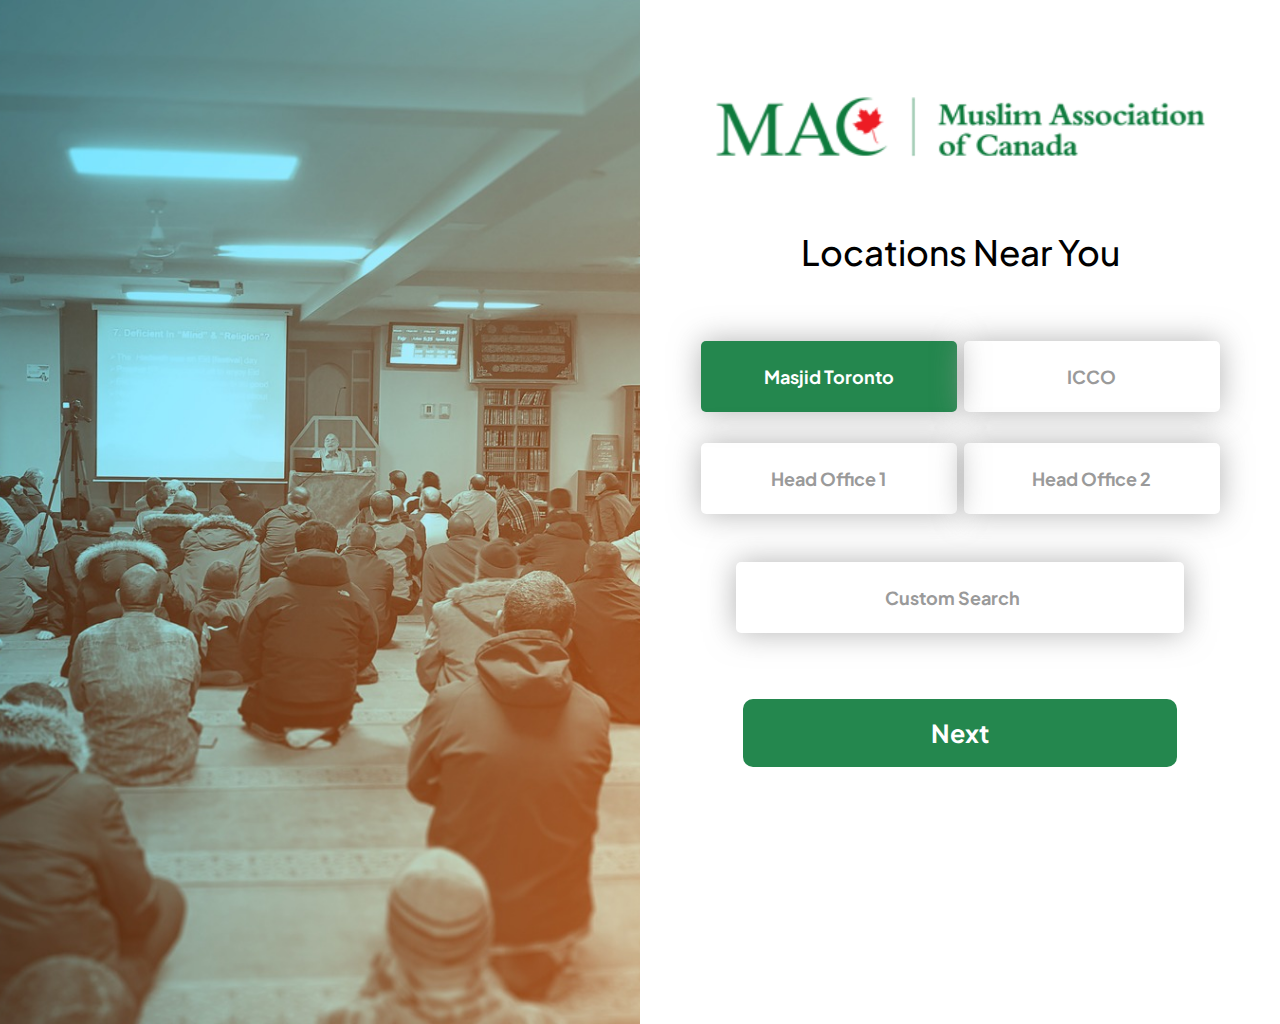
==== index.html @ ae5c76e7 "New donation page" ====
<!DOCTYPE html>
<html lang="en">
<head>
    <meta charset="UTF-8">
    <meta http-equiv="X-UA-Compatible" content="IE=edge">
    <meta name="viewport" content="width=device-width, initial-scale=1.0">
    <title>Location</title>
    <link rel="stylesheet" href="style.css">
    <link rel="preconnect" href="https://fonts.googleapis.com">
    <link rel="preconnect" href="https://fonts.gstatic.com" crossorigin>
    <link href="https://fonts.googleapis.com/css2?family=Plus+Jakarta+Sans:wght@400;500;700&display=swap" rel="stylesheet">
</head>
<body class="location">
    <div class="content">

        <div class="left-side"></div>

        <div class="right-side">
            <section class="header">
                <img src="./images/Mac-logo.svg" alt="Mac Logo">
            </section>

            <section class="body">
                <h4>Locations Near You</h4>

                <form class="options">
                    <label class="choice">
                        <input type="radio" name="locationChoice" value="Masjid Toronto" checked>
                        <p>Masjid Toronto</p>
                    </label>

                    <label class="choice">
                        <input type="radio" name="locationChoice" value="ICCO">
                        <p>ICCO</p>
                    </label>

                    <label class="choice">
                        <input type="radio" name="locationChoice" value="Head Office 1">
                        <p>Head Office 1</p>
                    </label>

                    <label class="choice">
                        <input type="radio" name="locationChoice" value="Head Office 2">
                        <p>Head Office 2</p>
                    </label>

                    <label class="choice" id="search">
                        <input type="radio" name="locationChoice">
                        <input type="search" list="cities" id="otherLocations" placeholder="Custom Search">
                    </label>
                </form>

                <a href="cause.html" class="next-page"><button class="next-btn">Next</button></a>
            </section>
        </div>

    </div>
    
</body>
</html>
---- style.css ----
* {
    box-sizing: border-box;
    margin: 0;
    padding: 0;
    font-family: 'Plus Jakarta Sans', sans-serif;
}

body {
    background-color: white;
    width: 100vw;
}

.content {
    display: flex;
}

.left-side {
    display: none;
}

.right-side {
    display: flex;
    flex-direction: column;
}

.header {
    align-self: center;
    margin-top: 93px;
}

.header > img {
    width: 541px;
    height: 67px;
}

.body {
    align-self: center;
    display: flex;
    flex-direction: column;
    align-items: center;
}

.body > h4 {
    font-size: 35px;
    font-weight: 500;
    margin: 66px 0 51px;
}

.options {
    display: flex;
    flex-wrap: wrap;
    justify-content: center;
    align-items: center;
    color: #9A9A9A;
    font-weight: 700;
    font-size: 18px;
}

.choice {
    display: flex;
    align-items: center;
    justify-content: center;
    flex-basis: 40%;
    width: 275px;
    height: 71px;
    cursor: pointer;
    border-radius: 5px;
    margin: 15.5px 3.5px;
    box-shadow: 0px 0px 30px 0px rgba(154, 154, 154, 0.75);
}

#search {
    width: 503px;
    margin-top: 33px;
    flex-basis: 70%;
}

#search > input[type='search'],
input[type='number'] {
    text-align: center;
}

#search > input[type='search'],
#customDonation > input[type='search'],
input[type='number'] {
    outline: none;
    border: none;
    font-weight: 700;
    font-size: 18px;
}

input[type='search']::placeholder,
input[type='number']::placeholder {
    color: #9A9A9A;
}

#search > input[type='search']:checked
input[type='number']:checked {
    outline: none;
    border: none;
}

input[type='radio'] { 
    width: 16px;
    height: 16px;
    cursor: pointer;
    visibility:hidden;
    position: absolute;
}

.selection-2 > input[type='number'] {
    font-size: 12px;
    width: 80%;
}

input[type="radio"]:checked {
    accent-color: black;
    visibility:hidden;
}

.choice:has(input[type="radio"]:checked),
input[type="radio"]:checked + #otherLocations, 
input[type="radio"]:checked + p,
input[type="radio"]:checked + input[type='search']::placeholder,
input[type="radio"]:checked + #otherChoice,
input[type="radio"]:checked + #custom-amount,
.selection-1:has(input[type="radio"]:checked), 
.selection-2:has(input[type="radio"]:checked),
.selection-3:has(input[type="radio"]:checked),
input[type="radio"]:checked + input[type='number']::placeholder {
    color: white;
    background-color: #24874E;
}

.content a {
    margin: 50px 0 130px;
}

.next-btn {
    font-weight: 700;
    font-size: 25px;
    border: none;
    text-decoration: none;
    background-color: #24874E;
    color: white;
    width: 300px;
    height: 68px;
    border-radius: 10px;
    cursor: pointer;
}

.cause .choice {
    margin: 18.5px 11.5px;
}

.frequency {
    flex-basis: 80%;
    display: grid;
    grid-template-columns: 1fr 1fr;
    align-items: center;
    justify-content: center;
    width: 426px;
    height: 57px;
    border-radius: 10px;
    cursor: pointer;
    border: 1px solid #24874E;
    background:linear-gradient(#24874E,#24874E) center/1px 100% no-repeat;
    margin-bottom: 33px;
}

.selection-1 {
    height: 100%;
    width: 100%;
    display: flex;
    align-items: center;
    justify-content: center;
    cursor: pointer;
}

.selection-1:first-child {
    border-radius: 8px 0 0 8px;
}

.selection-1:last-child {
    border-radius: 0 8px 8px 0;
}

.selection-2 {
    display: flex;
    align-items: center;
    justify-content: center;
    flex-basis: 24%;
    width: 139px;
    height: 51px;
    cursor: pointer;
    border-radius: 5px;
    margin: 0 18px 21px;
    box-shadow: 0px 0px 30px 0px rgba(154, 154, 154, 0.75);
}

.selection-3 {
    display: flex;
    align-items: center;
    width: 453px;
    height: 66px;
    cursor: pointer;
    background-color: transparent;
    border: 1px solid #24874E;
    padding-left: 25px;
    margin-top: 29px;
}

#otherChoice {
    text-align: left;
}

@media (min-width:700px) {
    .left-side {
        display: inline;
        background-image: url(./images/Background-image.png);
        background-repeat: no-repeat;
        background-size: cover;
        background-position: 50%;
        width: 100%;
        height: 1024px;
    }

    .right-side {
        width: 100%;
        height: 100vh;
    }

    .next-btn {
        width: 434px;
    }
}
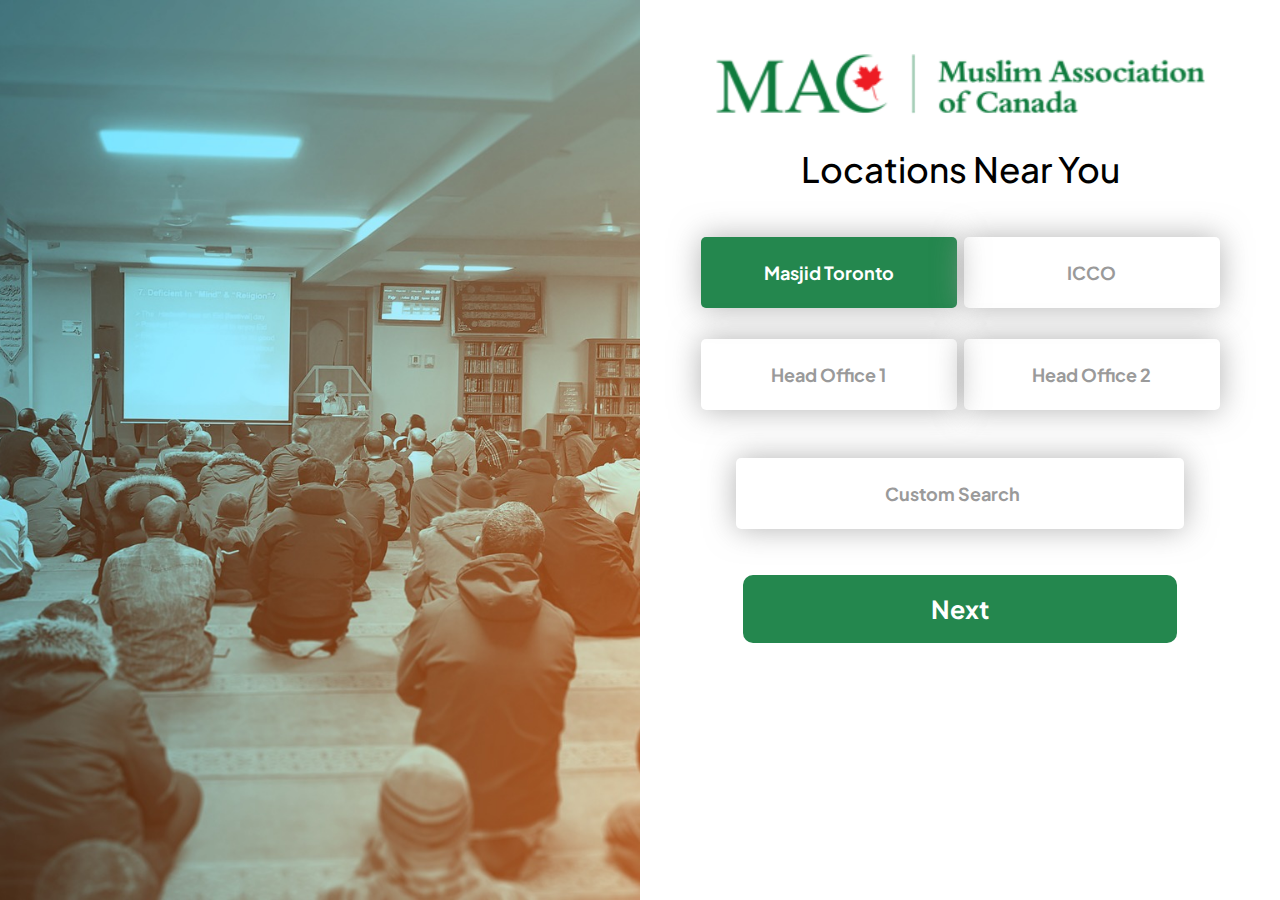
==== commit 40deebbb: "Test mobile view" ====
--- a/style.css
+++ b/style.css
@@ -12,6 +12,7 @@
 
 .content {
     display: flex;
+    height: 100%;
 }
 
 .left-side {
@@ -25,11 +26,13 @@
 
 .header {
     align-self: center;
-    margin-top: 93px;
+    margin-top: 50px;
+    display: flex;
+    justify-content: center;
 }
 
 .header > img {
-    width: 541px;
+    width: 100%;
     height: 67px;
 }
 
@@ -43,7 +46,7 @@
 .body > h4 {
     font-size: 35px;
     font-weight: 500;
-    margin: 66px 0 51px;
+    margin: 30px 0;
 }
 
 .options {
@@ -60,6 +63,7 @@
     display: flex;
     align-items: center;
     justify-content: center;
+    gap: 10px;
     flex-basis: 40%;
     width: 275px;
     height: 71px;
@@ -132,8 +136,12 @@
     background-color: #24874E;
 }
 
+input:focus::placeholder {
+    color: transparent;
+}
+
 .content a {
-    margin: 50px 0 130px;
+    margin: 30px 0;
 }
 
 .next-btn {
@@ -201,7 +209,7 @@
 .selection-3 {
     display: flex;
     align-items: center;
-    width: 453px;
+    width: 80%;
     height: 66px;
     cursor: pointer;
     background-color: transparent;
@@ -212,6 +220,7 @@
 
 #otherChoice {
     text-align: left;
+    width: 90%;
 }
 
 @media (min-width:700px) {
@@ -222,7 +231,6 @@
         background-size: cover;
         background-position: 50%;
         width: 100%;
-        height: 1024px;
     }
 
     .right-side {
@@ -230,6 +238,10 @@
         height: 100vh;
     }
 
+    .header > img {
+        width: 541px;
+    }
+
     .next-btn {
         width: 434px;
     }
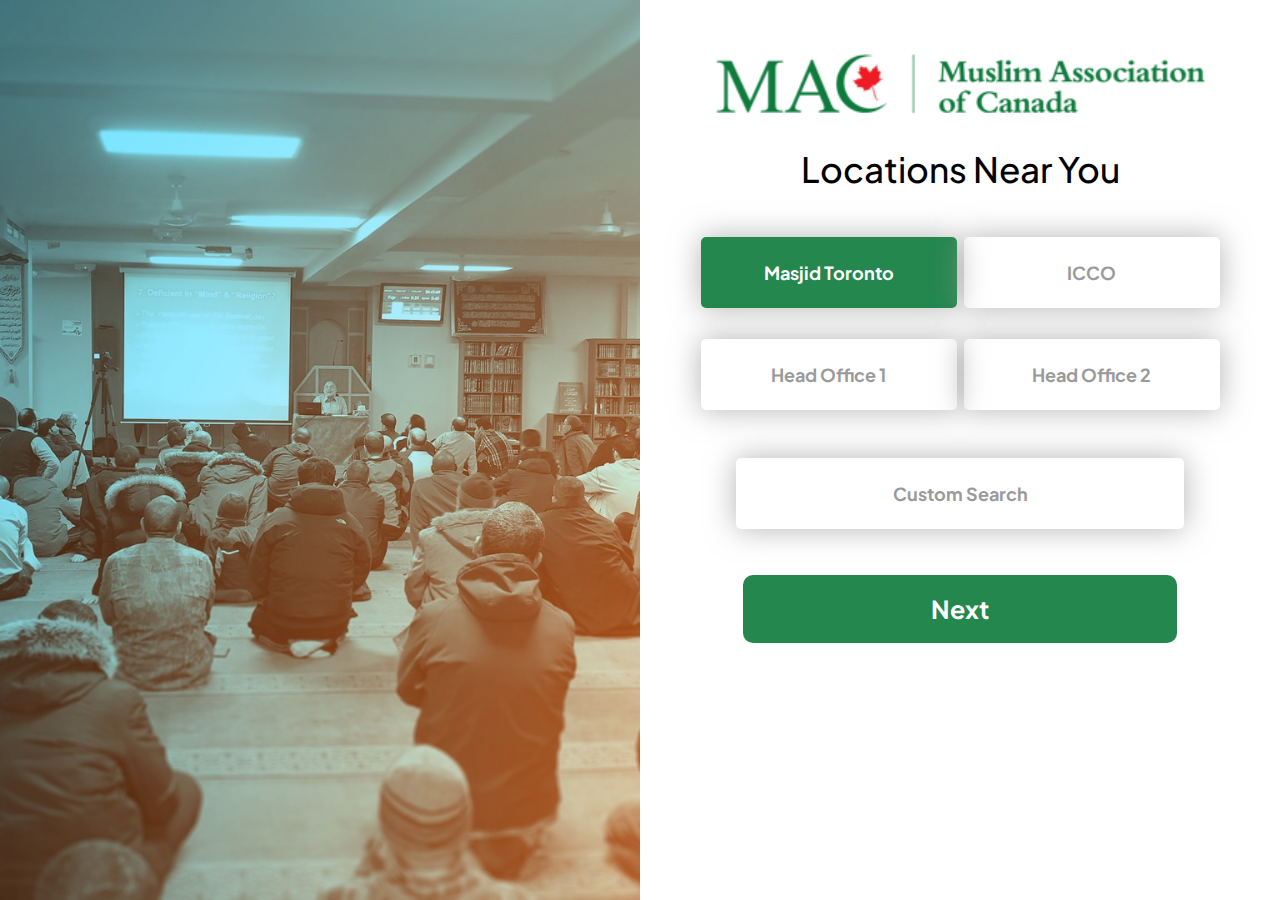
==== commit f10a3527: "Add new page and fix bugs" ====
--- a/index.html
+++ b/index.html
@@ -25,28 +25,33 @@
 
                 <form class="options">
                     <label class="choice">
-                        <input type="radio" name="locationChoice" value="Masjid Toronto" checked>
+                        <input type="radio" class="pick" name="locationChoice" value="Masjid Toronto" checked>
+                        <div class="wrapper"></div>
                         <p>Masjid Toronto</p>
                     </label>
 
                     <label class="choice">
-                        <input type="radio" name="locationChoice" value="ICCO">
+                        <input type="radio" class="pick" name="locationChoice" value="ICCO">
+                        <div class="wrapper"></div>
                         <p>ICCO</p>
                     </label>
 
                     <label class="choice">
-                        <input type="radio" name="locationChoice" value="Head Office 1">
+                        <input type="radio" class="pick" name="locationChoice" value="Head Office 1">
+                        <div class="wrapper"></div>
                         <p>Head Office 1</p>
                     </label>
 
                     <label class="choice">
-                        <input type="radio" name="locationChoice" value="Head Office 2">
+                        <input type="radio" class="pick" name="locationChoice" value="Head Office 2">
+                        <div class="wrapper"></div>
                         <p>Head Office 2</p>
                     </label>
 
                     <label class="choice" id="search">
-                        <input type="radio" name="locationChoice">
-                        <input type="search" list="cities" id="otherLocations" placeholder="Custom Search">
+                        <input type="radio" class="pick" name="locationChoice">
+                        <div class="wrapper"></div>
+                        <input type="text" id="otherLocations" placeholder="Custom Search">
                     </label>
                 </form>
 
--- a/style.css
+++ b/style.css
@@ -71,21 +71,21 @@
     border-radius: 5px;
     margin: 15.5px 3.5px;
     box-shadow: 0px 0px 30px 0px rgba(154, 154, 154, 0.75);
+    position: relative;
 }
 
 #search {
-    width: 503px;
     margin-top: 33px;
     flex-basis: 70%;
 }
 
-#search > input[type='search'],
+#search > input[type='text'],
 input[type='number'] {
     text-align: center;
 }
 
-#search > input[type='search'],
-#customDonation > input[type='search'],
+#search > input[type='text'],
+#customDonation > input[type='text'],
 input[type='number'] {
     outline: none;
     border: none;
@@ -93,12 +93,12 @@
     font-size: 18px;
 }
 
-input[type='search']::placeholder,
+input[type='text']::placeholder,
 input[type='number']::placeholder {
     color: #9A9A9A;
 }
 
-#search > input[type='search']:checked
+#search > input[type='text']:checked
 input[type='number']:checked {
     outline: none;
     border: none;
@@ -122,18 +122,40 @@
     visibility:hidden;
 }
 
-.choice:has(input[type="radio"]:checked),
-input[type="radio"]:checked + #otherLocations, 
-input[type="radio"]:checked + p,
-input[type="radio"]:checked + input[type='search']::placeholder,
-input[type="radio"]:checked + #otherChoice,
-input[type="radio"]:checked + #custom-amount,
-.selection-1:has(input[type="radio"]:checked), 
-.selection-2:has(input[type="radio"]:checked),
-.selection-3:has(input[type="radio"]:checked),
-input[type="radio"]:checked + input[type='number']::placeholder {
+.pick:checked ~ .wrapper,
+.pick:checked ~ .wrapper-2,
+.pick:checked ~ .wrapper-3,
+.pick:checked ~ #otherLocations {
+    background-color: #24874E;
+}
+
+.pick:checked ~ p,
+.pick:checked ~ ::placeholder {
     color: white;
-    background-color: #24874E;
+}
+
+.wrapper,
+.wrapper-2,
+.wrapper-3 {
+    position: absolute;
+    top: 0;
+    left: 0;
+    z-index: -100;
+    width: 100%;
+    height: 100%;
+    border-radius: 5px;
+}
+
+.wrapper {
+    border-radius: 5px;
+}
+
+.wrapper-2 {
+    border-radius: 8px 0 0 8px;
+}
+
+.wrapper-3 {
+    border-radius: 0 8px 8px 0;
 }
 
 input:focus::placeholder {
@@ -159,6 +181,7 @@
 
 .cause .choice {
     margin: 18.5px 11.5px;
+    text-align: center;
 }
 
 .frequency {
@@ -183,6 +206,7 @@
     align-items: center;
     justify-content: center;
     cursor: pointer;
+    position: relative;
 }
 
 .selection-1:first-child {
@@ -204,6 +228,8 @@
     border-radius: 5px;
     margin: 0 18px 21px;
     box-shadow: 0px 0px 30px 0px rgba(154, 154, 154, 0.75);
+    position: relative;
+    text-align: center;
 }
 
 .selection-3 {
@@ -211,7 +237,6 @@
     align-items: center;
     width: 80%;
     height: 66px;
-    cursor: pointer;
     background-color: transparent;
     border: 1px solid #24874E;
     padding-left: 25px;
@@ -223,7 +248,127 @@
     width: 90%;
 }
 
-@media (min-width:700px) {
+.container {
+    margin-top: 60px;
+}
+
+.checkout-form {
+    display: flex;
+    justify-content: center;
+    height: 70%;
+    overflow: scroll;
+}
+
+.card-titles {
+    font-size: 30px;
+    font-weight: 700;
+    margin-bottom: 1.5rem;
+    font-family: 'Plus Jakarta Sans', sans-serif;
+}
+
+#payment-form {
+    margin: 0 2rem;
+}
+
+.credit-card-section {
+    display: flex;
+    flex-wrap: wrap;
+}
+
+.credit-card-containers,
+.personal-containers {
+    display: flex;
+    flex-wrap: wrap;
+}
+
+.CC-Con,
+.P-Con {
+    display: flex;
+    align-items: center;
+    border: 1px #71758E solid;
+    border-radius: 5px;
+    margin-bottom: 1.5rem;
+    padding: 0 0.3rem;
+    font-size: 20px;
+    font-weight: 400;
+}
+
+.CC-Con > img,
+.P-Con > img {
+    padding: 0.375rem 0.75rem;
+}
+
+.input-info {
+    border: none;
+    outline: none;
+    width: 90%;
+    padding: 0.375rem 0.75rem;
+    color: #717171;
+}
+
+.amount-section {
+    color: #717171;
+    margin-bottom: 18px;
+}
+
+.total-section {
+    margin-top: 25px;
+}
+
+hr {
+    background-color: #71758E;
+    height: 1px;
+    border: none;
+}
+
+.contribution,
+.total-amount {
+    display: flex;
+    justify-content: space-between;
+}
+
+.donate-section {
+    width: 100%;
+    display: flex;
+    justify-content: center;
+}
+
+#donate-btn {
+    font-weight: 700;
+    font-size: 20px;
+    border: none;
+    text-decoration: none;
+    background-color: #24874E;
+    color: white;
+    width: 201px;
+    height: 64px;
+    border-radius: 56px;
+    cursor: pointer;
+}
+
+#card-name,
+#card-number,
+#card-exp,
+#card-cvv,
+#first-name,
+#last-name,
+#email,
+#phone,
+#organization,
+#address-1,
+#address-2,
+#country,
+#city,
+#province-state,
+#postal-zip {
+    width: 100%;
+}
+
+@media (min-width:768px) {
+    body {
+        overflow: hidden;
+    }
+
     .left-side {
         display: inline;
         background-image: url(./images/Background-image.png);
@@ -242,7 +387,61 @@
         width: 541px;
     }
 
+    #search {
+        width: 503px;
+    }
+
     .next-btn {
         width: 434px;
     }
+
+    .credit-card-section > .card-titles,
+    .top-form-group,
+    .personal-section > .card-titles,
+    .bottom-form-group,
+    .amount-section,
+    .total-section {
+        padding-top: 0;
+        padding-right: 15px;
+        padding-left: 15px;
+    }
+
+    hr {
+        margin: 0 15px;
+    }
+
+    #card-name,
+    #organization,
+    #address-1,
+    #address-2 {
+        flex: 0 0 auto;
+        width: 100%;
+    }
+    
+    #card-number {
+        flex: 0 0 auto;
+        width: 41.67%;
+    }
+    
+    #card-exp {
+        flex: 0 0 auto;
+        width: 33.3%;
+    }
+    
+    #card-cvv {
+        flex: 0 0 auto;
+        width: 25%;
+    }
+
+    #first-name,
+    #last-name,
+    #email,
+    #phone,
+    #country,
+    #city,
+    #province-state,
+    #postal-zip {
+        flex: 0 0 auto;
+        width: 50%;
+    }
 }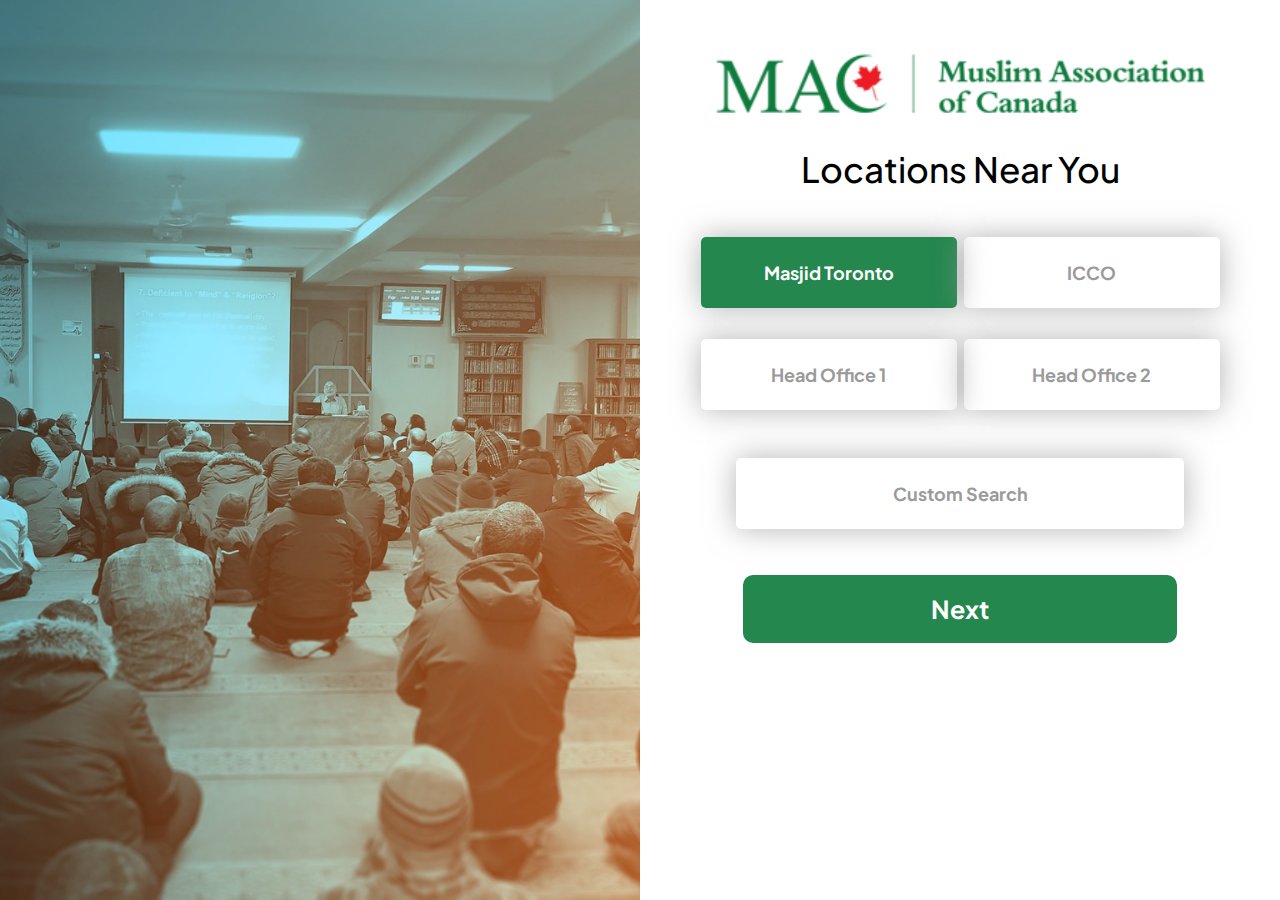
==== commit b1861ac1: "Revert back colour changes" ====
--- a/index.html
+++ b/index.html
@@ -25,32 +25,27 @@
 
                 <form class="options">
                     <label class="choice">
-                        <input type="radio" class="pick" name="locationChoice" value="Masjid Toronto" checked>
-                        <div class="wrapper"></div>
+                        <input type="radio" name="locationChoice" value="Masjid Toronto" checked>
                         <p>Masjid Toronto</p>
                     </label>
 
                     <label class="choice">
-                        <input type="radio" class="pick" name="locationChoice" value="ICCO">
-                        <div class="wrapper"></div>
+                        <input type="radio" name="locationChoice" value="ICCO">
                         <p>ICCO</p>
                     </label>
 
                     <label class="choice">
-                        <input type="radio" class="pick" name="locationChoice" value="Head Office 1">
-                        <div class="wrapper"></div>
+                        <input type="radio" name="locationChoice" value="Head Office 1">
                         <p>Head Office 1</p>
                     </label>
 
                     <label class="choice">
-                        <input type="radio" class="pick" name="locationChoice" value="Head Office 2">
-                        <div class="wrapper"></div>
+                        <input type="radio" name="locationChoice" value="Head Office 2">
                         <p>Head Office 2</p>
                     </label>
 
                     <label class="choice" id="search">
-                        <input type="radio" class="pick" name="locationChoice">
-                        <div class="wrapper"></div>
+                        <input type="radio" name="locationChoice">
                         <input type="text" id="otherLocations" placeholder="Custom Search">
                     </label>
                 </form>
--- a/style.css
+++ b/style.css
@@ -122,40 +122,14 @@
     visibility:hidden;
 }
 
-.pick:checked ~ .wrapper,
-.pick:checked ~ .wrapper-2,
-.pick:checked ~ .wrapper-3,
-.pick:checked ~ #otherLocations {
+.choice:has(input[type="radio"]:checked),
+input[type="radio"]:checked + #otherLocations, 
+input[type="radio"]:checked + p,
+input[type="radio"]:checked + ::placeholder,
+.selection-1:has(input[type="radio"]:checked), 
+.selection-2:has(input[type="radio"]:checked) {
+    color: white;
     background-color: #24874E;
-}
-
-.pick:checked ~ p,
-.pick:checked ~ ::placeholder {
-    color: white;
-}
-
-.wrapper,
-.wrapper-2,
-.wrapper-3 {
-    position: absolute;
-    top: 0;
-    left: 0;
-    z-index: -100;
-    width: 100%;
-    height: 100%;
-    border-radius: 5px;
-}
-
-.wrapper {
-    border-radius: 5px;
-}
-
-.wrapper-2 {
-    border-radius: 8px 0 0 8px;
-}
-
-.wrapper-3 {
-    border-radius: 0 8px 8px 0;
 }
 
 input:focus::placeholder {
@@ -255,8 +229,7 @@
 .checkout-form {
     display: flex;
     justify-content: center;
-    height: 70%;
-    overflow: scroll;
+    height: 100%;
 }
 
 .card-titles {
@@ -343,6 +316,7 @@
     width: 201px;
     height: 64px;
     border-radius: 56px;
+    margin-bottom: 20px;
     cursor: pointer;
 }
 
@@ -444,4 +418,9 @@
         flex: 0 0 auto;
         width: 50%;
     }
+
+    .checkout-form {
+        height: 70%;
+        overflow: scroll;
+    }
 }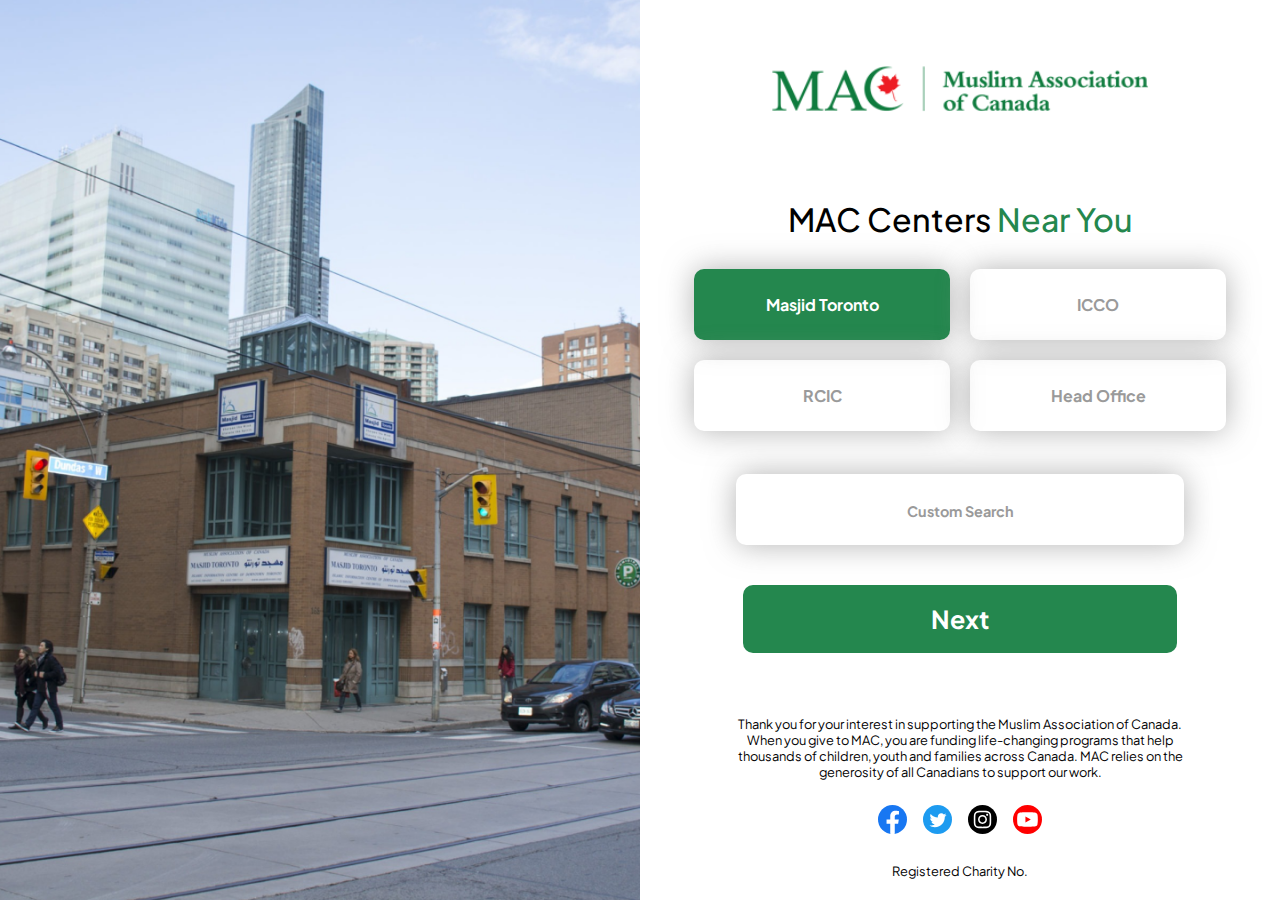
==== commit e1bc21a0: "Updated fixes" ====
--- a/index.html
+++ b/index.html
@@ -21,7 +21,7 @@
             </section>
 
             <section class="body">
-                <h4>Locations Near You</h4>
+                <h4>MAC Centers <span class="logo-colour">Near You</span></h4>
 
                 <form class="options">
                     <label class="choice">
@@ -35,13 +35,13 @@
                     </label>
 
                     <label class="choice">
-                        <input type="radio" name="locationChoice" value="Head Office 1">
-                        <p>Head Office 1</p>
+                        <input type="radio" name="locationChoice" value="RCIC">
+                        <p>RCIC</p>
                     </label>
 
                     <label class="choice">
-                        <input type="radio" name="locationChoice" value="Head Office 2">
-                        <p>Head Office 2</p>
+                        <input type="radio" name="locationChoice" value="Head Office">
+                        <p>Head Office</p>
                     </label>
 
                     <label class="choice" id="search">
@@ -52,6 +52,39 @@
 
                 <a href="cause.html" class="next-page"><button class="next-btn">Next</button></a>
             </section>
+
+            <section class="footer">
+                <div class="note">
+                    <p>Thank you for your interest in supporting the Muslim Association of Canada. When you give to MAC, you are funding life-changing programs that help thousands of children, youth and families across Canada. MAC relies on the generosity of all Canadians to support our work.</p>
+                </div>
+
+                <div class="socials-container">
+                    <ul class="socials">
+                        <li class="social-wrapper">
+                            <a href="#" target="_blank">
+                                <img src="./images/Facebook.svg" alt="Facebook">
+                            </a>
+                        </li>
+                        <li class="social-wrapper">
+                            <a href="#" target="_blank">
+                                <img src="./images/Twitter.svg" alt="Twitter">
+                            </a>
+                        </li><li class="social-wrapper">
+                            <a href="#" target="_blank">
+                                <img src="./images/Instagram.svg" alt="Instagram">
+                            </a>
+                        </li><li class="social-wrapper">
+                            <a href="" target="_blank">
+                                <img src="./images/YouTube.svg" alt="Youtube">
+                            </a>
+                        </li>
+                    </ul>
+                </div>
+
+                <div class="PS">
+                    <p>Registered Charity No.</p>
+                </div>
+            </section>
         </div>
 
     </div>
--- a/style.css
+++ b/style.css
@@ -20,20 +20,20 @@
 }
 
 .right-side {
-    display: flex;
-    flex-direction: column;
+    display: grid;
+    min-height: 100%;
 }
 
 .header {
     align-self: center;
-    margin-top: 50px;
+    margin-top: 30px;
     display: flex;
     justify-content: center;
 }
 
 .header > img {
-    width: 100%;
-    height: 67px;
+    width: 70%;
+    height: auto;
 }
 
 .body {
@@ -44,9 +44,15 @@
 }
 
 .body > h4 {
-    font-size: 35px;
+    width: 80%;
+    font-size: 1.5rem;
     font-weight: 500;
     margin: 30px 0;
+    text-align: center;
+}
+
+.logo-colour {
+    color: #24874E;
 }
 
 .options {
@@ -56,20 +62,21 @@
     align-items: center;
     color: #9A9A9A;
     font-weight: 700;
-    font-size: 18px;
+    font-size: 1rem;
+    text-align: center;
 }
 
 .choice {
     display: flex;
     align-items: center;
     justify-content: center;
-    gap: 10px;
     flex-basis: 40%;
-    width: 275px;
+    padding: 8px;
+    width: 150px;
     height: 71px;
     cursor: pointer;
-    border-radius: 5px;
-    margin: 15.5px 3.5px;
+    border-radius: 10px;
+    margin: 10px;
     box-shadow: 0px 0px 30px 0px rgba(154, 154, 154, 0.75);
     position: relative;
 }
@@ -96,6 +103,7 @@
 input[type='text']::placeholder,
 input[type='number']::placeholder {
     color: #9A9A9A;
+    font-size: 0.9rem;
 }
 
 #search > input[type='text']:checked
@@ -124,20 +132,23 @@
 
 .choice:has(input[type="radio"]:checked),
 input[type="radio"]:checked + #otherLocations, 
+input[type="radio"]:checked + svg path,
 input[type="radio"]:checked + p,
-input[type="radio"]:checked + ::placeholder,
+input[type="radio"]:checked + ::placeholder, 
 .selection-1:has(input[type="radio"]:checked), 
 .selection-2:has(input[type="radio"]:checked) {
     color: white;
     background-color: #24874E;
-}
-
-input:focus::placeholder {
+    fill: white;
+}
+
+input:focus::placeholder,
+input[type="radio"]:checked + :focus::placeholder {
     color: transparent;
 }
 
 .content a {
-    margin: 30px 0;
+    margin: 50px 0;
 }
 
 .next-btn {
@@ -147,24 +158,68 @@
     text-decoration: none;
     background-color: #24874E;
     color: white;
-    width: 300px;
+    width: 200px;
     height: 68px;
     border-radius: 10px;
     cursor: pointer;
 }
 
+.footer {
+    display: flex;
+    flex-wrap: wrap;
+    justify-content: center;
+    align-items: center;
+    row-gap: 1rem;
+}
+
+.note {
+    padding: 30px 0;
+}
+
+.note,
+.PS {
+    width: 75%;
+    text-align: center;
+    font-size: 0.8rem;
+}
+
+.PS {
+    padding-bottom: 10px;
+}
+
+.socials-container {
+    flex-basis: 100%;
+    display: flex;
+    justify-content: center;
+}
+
+.socials {
+    list-style: none;
+    display: flex;
+    column-gap: 1rem;
+}
+
+.social-wrapper {
+    cursor: pointer;
+}
+
 .cause .choice {
-    margin: 18.5px 11.5px;
+    display: grid;
+    grid-template-columns: 30% 70%;
     text-align: center;
 }
 
+.cause .choice svg,
+.cause .choice p  {
+    justify-self: center;
+}
+
 .frequency {
-    flex-basis: 80%;
+    flex-basis: 75%;
     display: grid;
     grid-template-columns: 1fr 1fr;
     align-items: center;
     justify-content: center;
-    width: 426px;
     height: 57px;
     border-radius: 10px;
     cursor: pointer;
@@ -195,11 +250,11 @@
     display: flex;
     align-items: center;
     justify-content: center;
-    flex-basis: 24%;
-    width: 139px;
+    flex-basis: 33%;
     height: 51px;
-    cursor: pointer;
-    border-radius: 5px;
+    padding: 3px;
+    cursor: pointer;
+    border-radius: 10px;
     margin: 0 18px 21px;
     box-shadow: 0px 0px 30px 0px rgba(154, 154, 154, 0.75);
     position: relative;
@@ -209,12 +264,22 @@
 .selection-3 {
     display: flex;
     align-items: center;
-    width: 80%;
+    width: 75%;
     height: 66px;
+    border-radius: 10px;
     background-color: transparent;
     border: 1px solid #24874E;
     padding-left: 25px;
-    margin-top: 29px;
+    margin-top: 10px;
+}
+
+.summary {
+    color: black;
+    width: 75%;
+    text-align: left;
+    margin: 20px 0 -30px;
+    font-size: 1.2rem;
+    font-weight: 400;
 }
 
 #otherChoice {
@@ -252,6 +317,10 @@
 .personal-containers {
     display: flex;
     flex-wrap: wrap;
+}
+
+.personal-section {
+    margin-bottom: 20px;
 }
 
 .CC-Con,
@@ -264,6 +333,13 @@
     padding: 0 0.3rem;
     font-size: 20px;
     font-weight: 400;
+}
+
+.choice:hover,
+.selection-2:hover,
+.CC-Con:focus-within,
+.P-Con:focus-within {
+    border: 2px #24874E solid;
 }
 
 .CC-Con > img,
@@ -338,14 +414,64 @@
     width: 100%;
 }
 
-@media (min-width:768px) {
+/* Tablet */
+@media (min-width:769px) and (max-width:1024px) {
+    body {
+        height: 100vh;
+    }
+
+    .body {
+        display: flex;
+        flex-direction: column;
+        justify-content: space-evenly;
+        min-height: 100%;
+    }
+
+    .body > h4 {
+        font-size: 2.5rem;
+    }
+
+    .content:not(.payment-information .content) {
+        display: flex;
+        justify-content: center;
+        align-items: center;
+    }
+
+    .header:not(.payment-information .header) {
+        margin-top: 0;
+    }
+
+    .choice {
+        margin: 20px;
+    }
+
+    .next-btn {
+        width: 434px;
+    }
+
+    .footer {
+        row-gap: 0;
+    }
+
+    .note {
+        padding: 0;
+    }
+
+    .selection-2 {
+        flex-basis: 22%;
+    }
+}
+
+
+/* Desktop */
+@media (min-width:1025px) {
     body {
         overflow: hidden;
     }
 
     .left-side {
         display: inline;
-        background-image: url(./images/Background-image.png);
+        background-image: url(./images/Masjid-Toronto.png);
         background-repeat: no-repeat;
         background-size: cover;
         background-position: 50%;
@@ -358,15 +484,44 @@
     }
 
     .header > img {
-        width: 541px;
+        width: 60%;
+    }
+
+    .body > h4 {
+        font-size: 2rem;
+        margin: 20px 0;
     }
 
     #search {
         width: 503px;
     }
 
+    .content a {
+        margin: 30px 0 20px;
+    }
+
+    .summary {
+        margin: 15px 0 -15px;
+    }
+
     .next-btn {
         width: 434px;
+    }
+
+    .footer {
+        row-gap: .2rem;
+    }
+
+    .note {
+        padding: 0;
+    }
+
+    .cause .choice {
+        grid-template-columns: 20% 80%;
+    }
+
+    .selection-2 {
+        flex-basis: 22%;
     }
 
     .credit-card-section > .card-titles,
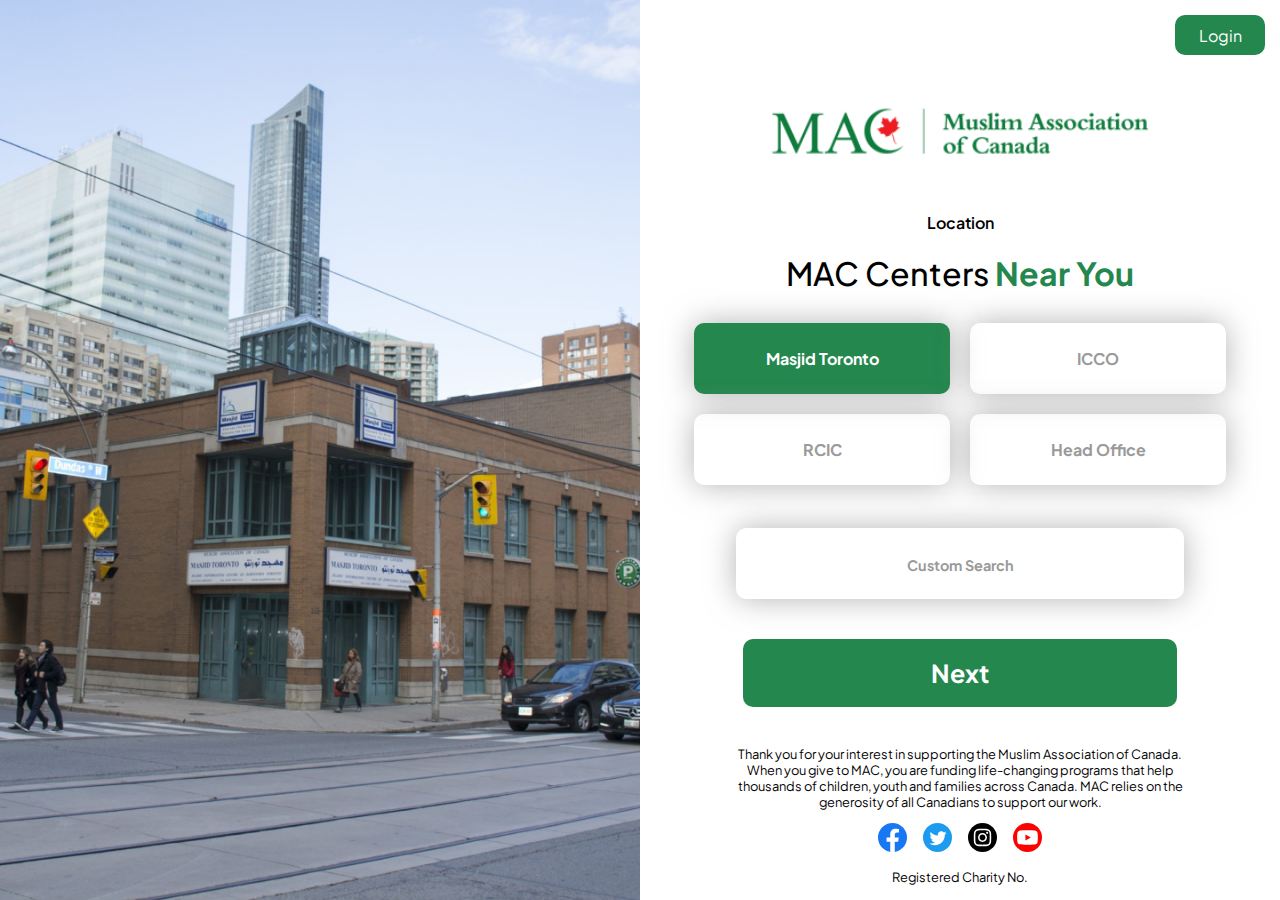
==== commit 776f534e: "More fixes" ====
--- a/index.html
+++ b/index.html
@@ -16,12 +16,19 @@
         <div class="left-side"></div>
 
         <div class="right-side">
+            <section class="login-wrapper">
+                <button class="login-btn">Login</button>
+            </section>
+
             <section class="header">
                 <img src="./images/Mac-logo.svg" alt="Mac Logo">
             </section>
 
             <section class="body">
-                <h4>MAC Centers <span class="logo-colour">Near You</span></h4>
+                <div class="breadcrumbs-wrapper">
+                    <p class="breadcrumb current-page">Location</p>
+                </div>
+                <h4>MAC Centers <span class="logo-colour"><b>Near You</b></span></h4>
 
                 <form class="options">
                     <label class="choice">
--- a/style.css
+++ b/style.css
@@ -5,6 +5,10 @@
     font-family: 'Plus Jakarta Sans', sans-serif;
 }
 
+:root {
+    --main-colour: #24874E;
+}
+
 body {
     background-color: white;
     width: 100vw;
@@ -24,16 +28,35 @@
     min-height: 100%;
 }
 
+.login-wrapper {
+    display: flex;
+    justify-content: flex-end;
+    padding-top: 15px;
+    padding-right: 15px;
+}
+
+.login-btn {
+    background-color: var(--main-colour);
+    color: white;
+    border: none;
+    cursor: pointer;
+    width: 95px;
+    height: 35px;
+    border-radius: 10px;
+    font-size: 1rem;
+}
+
 .header {
+    justify-self: center;
     align-self: center;
-    margin-top: 30px;
+    margin-top: 10px;
     display: flex;
     justify-content: center;
 }
 
 .header > img {
     width: 70%;
-    height: auto;
+    height: 4rem;
 }
 
 .body {
@@ -43,16 +66,44 @@
     align-items: center;
 }
 
+.breadcrumbs-wrapper {
+    display: flex;
+    justify-content: center;
+    align-items: center;
+    margin-top: 30px;
+    font-size: 1rem;
+    font-weight: 600;
+    color: #717171;
+}
+
+.breadcrumb > a,
+.breadcrumb> a:visited {
+    text-decoration: none;
+    color: inherit;
+}
+
+.current-page {
+    color: black;
+}
+
+.breadcrumb:not(.current-page) {
+    cursor: pointer;
+}
+
+.breadcrumb:hover:not(.current-page) {
+    color: var(--main-colour);
+}
+
 .body > h4 {
     width: 80%;
-    font-size: 1.5rem;
+    font-size: 1.7rem;
     font-weight: 500;
     margin: 30px 0;
     text-align: center;
 }
 
 .logo-colour {
-    color: #24874E;
+    color: var(--main-colour);
 }
 
 .options {
@@ -64,6 +115,7 @@
     font-weight: 700;
     font-size: 1rem;
     text-align: center;
+    min-width: 100%;
 }
 
 .choice {
@@ -72,7 +124,6 @@
     justify-content: center;
     flex-basis: 40%;
     padding: 8px;
-    width: 150px;
     height: 71px;
     cursor: pointer;
     border-radius: 10px;
@@ -138,7 +189,7 @@
 .selection-1:has(input[type="radio"]:checked), 
 .selection-2:has(input[type="radio"]:checked) {
     color: white;
-    background-color: #24874E;
+    background-color: var(--main-colour);
     fill: white;
 }
 
@@ -156,7 +207,7 @@
     font-size: 25px;
     border: none;
     text-decoration: none;
-    background-color: #24874E;
+    background-color: var(--main-colour);
     color: white;
     width: 200px;
     height: 68px;
@@ -223,8 +274,8 @@
     height: 57px;
     border-radius: 10px;
     cursor: pointer;
-    border: 1px solid #24874E;
-    background:linear-gradient(#24874E,#24874E) center/1px 100% no-repeat;
+    border: 1px solid var(--main-colour);
+    background:linear-gradient(var(--main-colour),var(--)) center/1px 100% no-repeat;
     margin-bottom: 33px;
 }
 
@@ -268,7 +319,7 @@
     height: 66px;
     border-radius: 10px;
     background-color: transparent;
-    border: 1px solid #24874E;
+    border: 1px solid var(--main-colour);
     padding-left: 25px;
     margin-top: 10px;
 }
@@ -287,8 +338,77 @@
     width: 90%;
 }
 
-.container {
-    margin-top: 60px;
+.top-wrapper {
+    display: flex;
+    flex-direction: column;
+    background-color: #F4F4F4;
+    padding-bottom: 10px;
+}
+
+.donation-summary {
+    display: flex;
+    flex-direction: column;
+    justify-content: center;
+    align-items: center;
+    margin-top: 30px;
+}
+
+.donation-summary-header {
+    font-size: 1.2rem;
+    margin-bottom: 7px;
+}
+
+.donation-summary-amount {
+    font-size: 2rem;
+    font-weight: 600;
+}
+
+.donation-summary-footer {
+    font-size: 0.8rem;
+    margin: 15px 0;
+}
+
+.google-pay-wrapper {
+    display: flex;
+    justify-content: center;
+    align-items: center;
+    padding: 30px 0;
+    margin: 0 2rem;
+}
+
+.google-pay-wrapper > button {
+    width: 100%;
+    height: 60px;
+    background-color: black;
+    color: white;
+    border-radius: 4px;
+    border: none;
+    cursor: pointer;
+}
+
+.google-pay-wrapper > button:hover,
+.login-btn:hover {
+    transform: scale(0.99);
+}
+
+.card-payment {
+    display: flex;
+    justify-content: center;
+    margin: 10px 2rem 20px;
+}
+
+.card-payment > p {
+    width: 100%;
+    text-align: center;
+    border-bottom: 1px solid #000;
+    line-height: 0.1em;
+    margin: 10px 0;
+    color: #696969;
+}
+
+.card-payment > p > span {
+    background: #fff;
+    padding: 0 20px;
 }
 
 .checkout-form {
@@ -298,13 +418,14 @@
 }
 
 .card-titles {
-    font-size: 30px;
-    font-weight: 700;
+    font-size: 20px;
+    font-weight: 500;
     margin-bottom: 1.5rem;
     font-family: 'Plus Jakarta Sans', sans-serif;
 }
 
-#payment-form {
+#payment-form,
+.google-pay-wrapper {
     margin: 0 2rem;
 }
 
@@ -327,53 +448,89 @@
 .P-Con {
     display: flex;
     align-items: center;
-    border: 1px #71758E solid;
     border-radius: 5px;
     margin-bottom: 1.5rem;
     padding: 0 0.3rem;
-    font-size: 20px;
-    font-weight: 400;
+    background-color: #E2E8F0;
 }
 
 .choice:hover,
 .selection-2:hover,
 .CC-Con:focus-within,
 .P-Con:focus-within {
-    border: 2px #24874E solid;
+    border: 1.5px var(--main-colour) solid;
 }
 
 .CC-Con > img,
 .P-Con > img {
     padding: 0.375rem 0.75rem;
+}
+
+.card-label {
+    display: block;
+    margin-bottom: 10px;
+    color: #718096;
 }
 
 .input-info {
     border: none;
     outline: none;
     width: 90%;
+    height: 70px;
     padding: 0.375rem 0.75rem;
-    color: #717171;
-}
-
-.amount-section {
-    color: #717171;
-    margin-bottom: 18px;
-}
-
-.total-section {
-    margin-top: 25px;
-}
-
-hr {
-    background-color: #71758E;
-    height: 1px;
-    border: none;
-}
-
-.contribution,
-.total-amount {
-    display: flex;
-    justify-content: space-between;
+    color: black;
+    background-color: #E2E8F0;
+    font-size: 1.1em;
+    font-weight: 400;
+}
+
+.input-info::placeholder {
+    text-align: center;
+}
+
+#CVV-info {
+    display: flex;
+    gap: 5px;
+}
+
+.tooltip {
+    position: relative;
+    display: inline-block;
+}
+
+.tooltip-text {
+    visibility: hidden;
+    width: 120px;
+    background-color: #555;
+    color: #fff;
+    text-align: center;
+    padding: 5px 0;
+    border-radius: 6px;
+
+    position: absolute;
+    z-index: 1;
+    bottom: 125%;
+    left: 50%;
+    margin-left: -60px;
+
+    opacity: 0;
+    transition: opacity 0.3s;
+}
+
+.tooltip-text::after {
+    content: "";
+    position: absolute;
+    top: 100%;
+    left: 50%;
+    margin-left: -5px;
+    border-width: 5px;
+    border-style: solid;
+    border-color: #555 transparent transparent transparent;
+}
+
+.tooltip:hover .tooltip-text {
+    visibility: visible;
+    opacity: 1;
 }
 
 .donate-section {
@@ -387,11 +544,11 @@
     font-size: 20px;
     border: none;
     text-decoration: none;
-    background-color: #24874E;
+    background-color: var(--main-colour);
     color: white;
     width: 201px;
     height: 64px;
-    border-radius: 56px;
+    border-radius: 10px;
     margin-bottom: 20px;
     cursor: pointer;
 }
@@ -427,8 +584,30 @@
         min-height: 100%;
     }
 
+    .right-side:not(.payment-information .right-side) {
+        grid-template-rows: 50px auto auto auto;
+    }
+
+    .breadcrumbs-wrapper:not(.payment-information .breadcrumbs-wrapper) {
+        margin-top: 0;
+        font-size: 1.2rem;
+    }
+
     .body > h4 {
         font-size: 2.5rem;
+    }
+
+    .login-wrapper {
+        height: max-content;
+    }
+
+    .header {
+        margin-top: 0;
+        width: 60%;
+    }
+
+    .header > img {
+        width: 100%;
     }
 
     .content:not(.payment-information .content) {
@@ -437,10 +616,6 @@
         align-items: center;
     }
 
-    .header:not(.payment-information .header) {
-        margin-top: 0;
-    }
-
     .choice {
         margin: 20px;
     }
@@ -451,6 +626,8 @@
 
     .footer {
         row-gap: 0;
+        align-items: end;
+        margin-bottom: 10px;
     }
 
     .note {
@@ -460,98 +637,39 @@
     .selection-2 {
         flex-basis: 22%;
     }
-}
-
-
-/* Desktop */
-@media (min-width:1025px) {
-    body {
-        overflow: hidden;
-    }
-
-    .left-side {
-        display: inline;
-        background-image: url(./images/Masjid-Toronto.png);
-        background-repeat: no-repeat;
-        background-size: cover;
-        background-position: 50%;
-        width: 100%;
-    }
-
-    .right-side {
-        width: 100%;
-        height: 100vh;
-    }
-
-    .header > img {
-        width: 60%;
-    }
-
-    .body > h4 {
-        font-size: 2rem;
-        margin: 20px 0;
-    }
-
-    #search {
-        width: 503px;
-    }
-
-    .content a {
-        margin: 30px 0 20px;
-    }
-
-    .summary {
-        margin: 15px 0 -15px;
-    }
-
-    .next-btn {
-        width: 434px;
-    }
-
-    .footer {
-        row-gap: .2rem;
-    }
-
-    .note {
-        padding: 0;
-    }
-
-    .cause .choice {
-        grid-template-columns: 20% 80%;
-    }
-
-    .selection-2 {
-        flex-basis: 22%;
+
+    .donation-summary-header {
+        font-size: 1.5rem;
+    }
+    
+    .donation-summary-amount {
+        font-size: 2.5rem;
+    }
+    
+    .donation-summary-footer {
+        font-size: 1rem;
+    }
+
+    .payment-information .breadcrumbs-wrapper {
+        font-size: 1.2rem;
     }
 
     .credit-card-section > .card-titles,
     .top-form-group,
     .personal-section > .card-titles,
-    .bottom-form-group,
-    .amount-section,
-    .total-section {
-        padding-top: 0;
-        padding-right: 15px;
-        padding-left: 15px;
-    }
-
-    hr {
-        margin: 0 15px;
+    .bottom-form-group {
+        padding: 0 15px;
     }
 
     #card-name,
+    #card-number,
     #organization,
     #address-1,
     #address-2 {
         flex: 0 0 auto;
         width: 100%;
     }
-    
-    #card-number {
-        flex: 0 0 auto;
-        width: 41.67%;
-    }
-    
+        
     #card-exp {
         flex: 0 0 auto;
         width: 33.3%;
@@ -559,7 +677,8 @@
     
     #card-cvv {
         flex: 0 0 auto;
-        width: 25%;
+        width: 66.7%;
+        padding-left: 10%;
     }
 
     #first-name,
@@ -574,8 +693,162 @@
         width: 50%;
     }
 
-    .checkout-form {
-        height: 70%;
+    #donate-btn {
+        width: 40%;
+    }
+
+    .payment-information .footer {
+        row-gap: 30px;
+    }
+
+    .payment-information .footer .note {
+        margin-top: 10px;
+        width: 90%;
+    }
+}
+
+
+/* Desktop */
+@media (min-width:1025px) {
+    .left-side {
+        display: inline;
+        background-image: url(./images/Masjid-Toronto.png);
+        background-repeat: no-repeat;
+        background-size: cover;
+        background-position: 50%;
+        width: 100%;
+    }
+
+    .right-side {
+        width: 100%;
+        height: 100vh;
         overflow: scroll;
     }
+
+    .login-btn {
+        width: 90px;
+        height: 40px;
+    }
+
+    .header {
+        margin-top: 0;
+        width: 60%;
+    }
+
+    .header > img {
+        width: 100%;
+    }
+
+    .breadcrumbs-wrapper:not(.payment-information .breadcrumbs-wrapper) {
+        margin-top: 20px;
+    }
+
+    .body > h4 {
+        font-size: 2rem;
+        margin: 20px 0;
+    }
+
+    #search {
+        width: 503px;
+    }
+
+    .content a {
+        margin: 30px 0 20px;
+    }
+
+    .next-btn {
+        width: 434px;
+    }
+
+    .footer {
+        row-gap: .2rem;
+    }
+
+    .note {
+        padding: 0;
+    }
+
+    .cause .choice {
+        grid-template-columns: 20% 80%;
+    }
+
+    .selection-2 {
+        flex-basis: 22%;
+    }
+
+    .summary {
+        margin: 10px 0 -10px;
+    }
+
+    .donation-summary-header {
+        font-size: 1.5rem;
+    }
+    
+    .donation-summary-amount {
+        font-size: 2.5rem;
+    }
+    
+    .donation-summary-footer {
+        font-size: 1rem;
+    }
+    
+    .google-pay-wrapper {
+        padding: 30px 15px;
+    }
+
+    .card-payment > p {
+        margin: 10px 20px;
+    }
+
+    .credit-card-section > .card-titles,
+    .top-form-group,
+    .personal-section > .card-titles,
+    .bottom-form-group {
+        padding: 0 15px;
+    }
+
+    #card-name,
+    #card-number,
+    #organization,
+    #address-1,
+    #address-2 {
+        flex: 0 0 auto;
+        width: 100%;
+    }
+    
+    #card-exp {
+        flex: 0 0 auto;
+        width: 33.3%;
+    }
+    
+    #card-cvv {
+        flex: 0 0 auto;
+        width: 66.7%;
+        padding-left: 10%;
+    }
+
+    #first-name,
+    #last-name,
+    #email,
+    #phone,
+    #country,
+    #city,
+    #province-state,
+    #postal-zip {
+        flex: 0 0 auto;
+        width: 50%;
+    }
+
+    #donate-btn {
+        width: 40%;
+    }
+
+    .payment-information .footer {
+        row-gap: 30px;
+    }
+
+    .payment-information .footer .note {
+        margin-top: 10px;
+        width: 90%;
+    }
 }